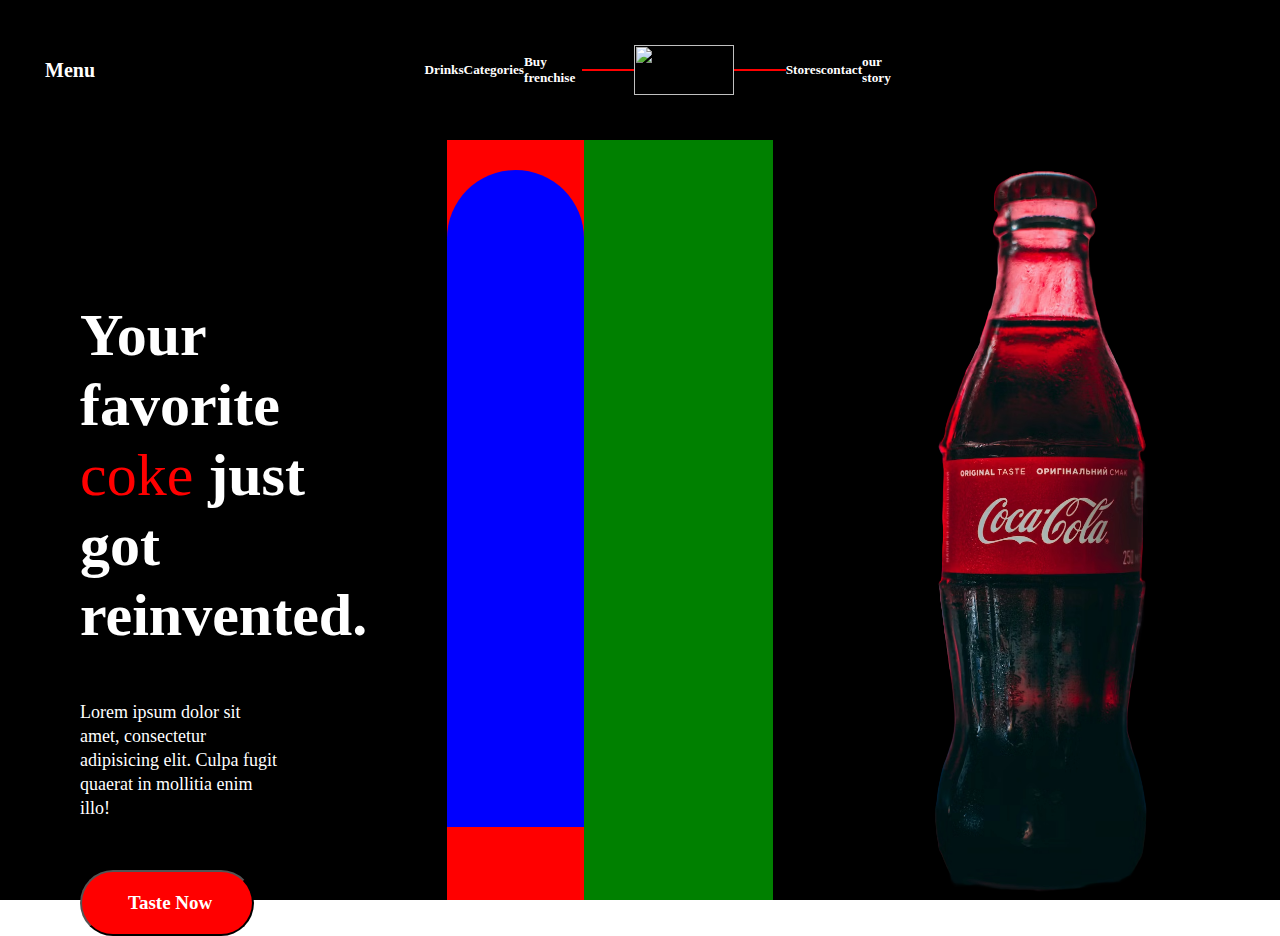
==== Landing-page/index.html @ 8d2b4ca6 "navbar done" ====
<!DOCTYPE html>
<html lang="en">
<head>
    <meta charset="UTF-8">
    <meta name="viewport" content="width=device-width, initial-scale=1.0">
    <link rel="stylesheet" href="./style.css">
    <link
    href="https://cdn.jsdelivr.net/npm/remixicon@4.1.0/fonts/remixicon.css"
    rel="stylesheet"/>
    <title>Landing Page</title>

</head>
<body>
    <div id="main">
        <div id="navbar">
            <h1><i class="ri-menu-line"></i>menu</h1>
            <div id="nav_part2">
                <h5>Drinks</h5>
                <h5>Categories</h5>
                <h5>Buy frenchise</h5>
                <div id="line"></div>
                <img src="https://upload.wikimedia.org/wikipedia/commons/thumb/c/ce/Coca-Cola_logo.svg/2560px-Coca-Cola_logo.svg.png" alt="">
                <div id="line"></div>
                <h5>Stores</h5>
                <h5>contact</h5>
                <h5>our story</h5>
            </div>
            <i class="ri-search-line"></i>



        </div>
        <div id="content">
            <div id="left">
                <h1>Your favorite <span>coke</span> just got reinvented.</h1>
                <p>Lorem ipsum dolor sit amet, consectetur adipisicing elit. Culpa fugit quaerat in mollitia enim illo!</p>
                <button><i class="ri-shopping-bag-3-line"></i>Taste Now</button>
            </div>
            <div id="center">
                <div id="center_bg"></div>
            </div>
            <div id="right"></div>
            <img src="./logo.png.png" alt="">

        </div>
    </div>
</body>
</html>
---- Landing-page/style.css ----
*{
    margin: 0;
    padding: 0;
    box-sizing: border-box;
    font-family: gilroy;
    color: #fff;
}
html,body{
    height: 100%;
    width: 100%;
}
#main{
    height: 100%;
    width: 100%;
    background-color: #000;
}
#navbar{
    height: 140px;
    width: 100%;
    /* background-color: red; */
    display: flex;
    align-items: center;
    justify-content: space-between;
    padding: 0 45px;
}
#nav_part2{
    display: flex;
    align-items: center;
    width: 40%;
    justify-content: space-between;
    /* background-color: blue;   */
}
#navbar >h1{
    font-size: 20px;
    text-transform: capitalize;
    display: flex;
    align-items: center;
}

#navbar >h5{
    font-size: 15px;
    text-transform: capitalize;
    font-weight: 600;

}
#navbar>i{
    font-family: 20px;
    margin-right: 5px;
}
#navbar img{
    height: 50px;
    width: 100px;
}
#line{
    width: 70px;
    height: 2px;
    background-color: red;
}
#content{
    display: flex;
    height: calc(100% - 140px);
    width: 100%;
    /* background-color: lightblue; */
    justify-content: space-between;
}
#left{
    width: 36%;
    height: 100%;
    /* background-color: red; */
    padding: 160px 80px;
}
#right{
    width: 36%;
    height: 100%;
    background-color: green;
}
#center{
    width: 26%;
    height: 100%;
    background-color: red;
    padding-top: 30px;
}
#left h1{
    font-size: 60px;
    line-height: 70px;
    font-weight: 700;
    margin-bottom: 50px;
}
#left h1 span{
    color: red;
    font-weight: 500;
}
#left p{
    margin-bottom: 50px;
    font-size: 18px;
    width: 70%;
    line-height: 24px;
}
#left button{
    background-color: red;
    padding: 20px 40px;
    border-radius: 50px;
    font-size: 19px;
    font-weight: 700;
    display: flex;
    text-align: center;
}
#left button i{
    margin-right: 6PX;
}
#center_bg{
    height: 90%;
    width: 100%;
    background-color: blue;
    border-top-left-radius: 1000px;
    border-top-right-radius: 1000px;
}
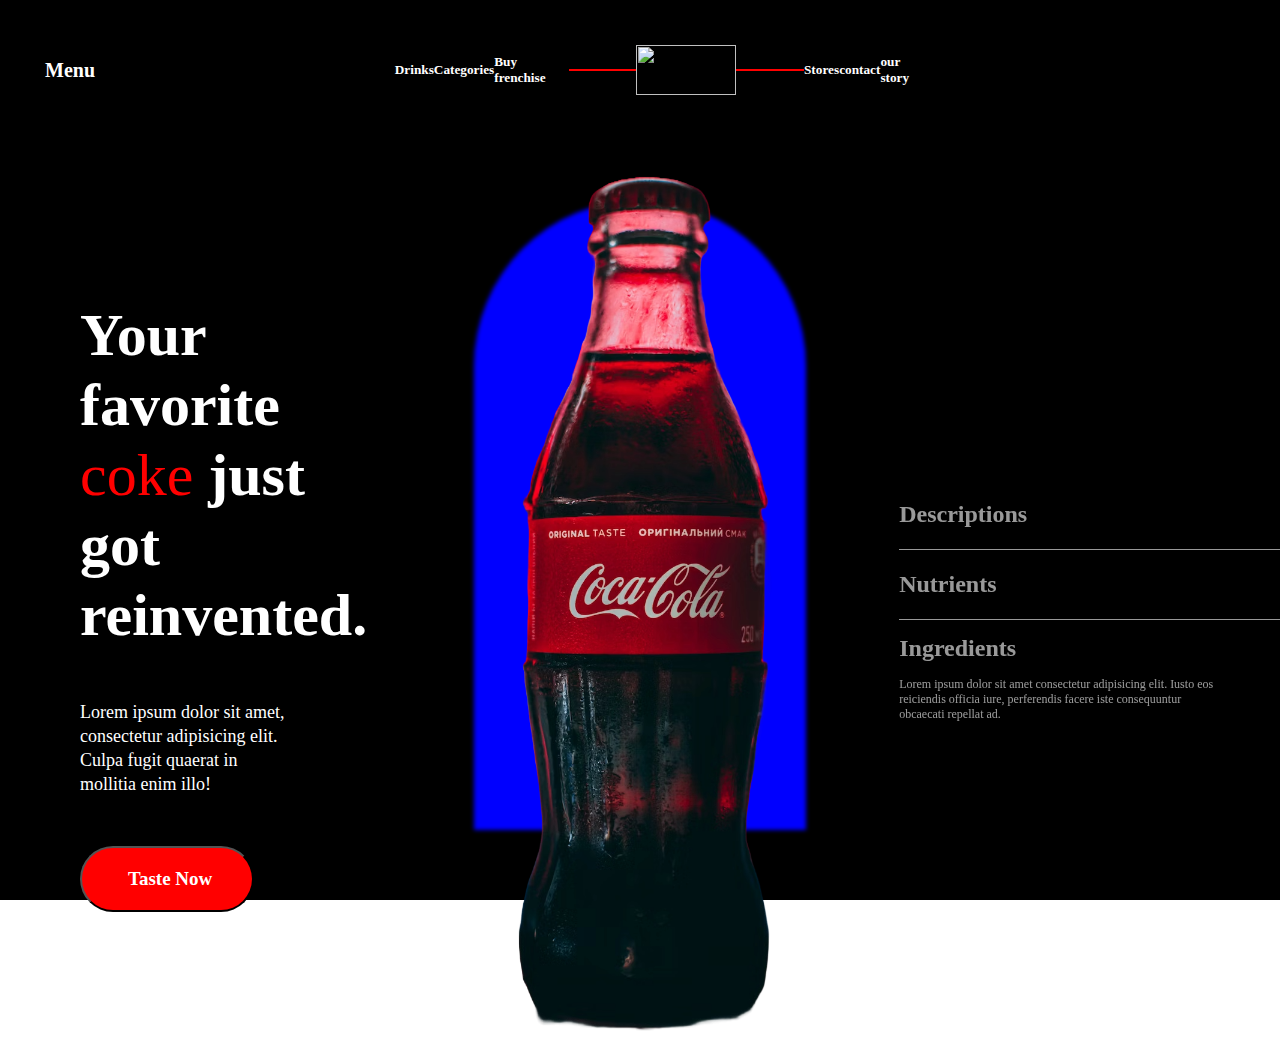
==== commit 13851db8: "almost done" ====
--- a/Landing-page/index.html
+++ b/Landing-page/index.html
@@ -26,9 +26,6 @@
                 <h5>our story</h5>
             </div>
             <i class="ri-search-line"></i>
-
-
-
         </div>
         <div id="content">
             <div id="left">
@@ -39,7 +36,23 @@
             <div id="center">
                 <div id="center_bg"></div>
             </div>
-            <div id="right"></div>
+            <div id="right">
+                <div id="right_elems">
+                    <div id="elem">
+                        <h1>Descriptions</h1>
+                        <i class="ri-add-line"></i>
+                    </div>
+                    <div id="elem1">
+                        <h1>Nutrients</h1>
+                        <i class="ri-add-line"></i>
+                    </div>
+                    <div id="elem2">
+                        <h1>Ingredients</h1>
+                        <p>Lorem ipsum dolor sit amet consectetur adipisicing elit. Iusto eos reiciendis officia iure, perferendis facere iste consequuntur obcaecati repellat ad.</p>
+                    </div>
+                </div>
+                
+            </div>
             <img src="./logo.png.png" alt="">
 
         </div>
--- a/Landing-page/style.css
+++ b/Landing-page/style.css
@@ -26,9 +26,10 @@
 #nav_part2{
     display: flex;
     align-items: center;
-    width: 40%;
+    width: 45%;
     justify-content: space-between;
     /* background-color: blue;   */
+    cursor: pointer;
 }
 #navbar >h1{
     font-size: 20px;
@@ -46,6 +47,7 @@
 #navbar>i{
     font-family: 20px;
     margin-right: 5px;
+    cursor: pointer;
 }
 #navbar img{
     height: 50px;
@@ -72,13 +74,15 @@
 #right{
     width: 36%;
     height: 100%;
-    background-color: green;
+    /* background-color: green; */
+    padding: 340px 80px;
+
 }
 #center{
     width: 26%;
     height: 100%;
-    background-color: red;
-    padding-top: 30px;
+    /* background-color: red; */
+    padding-top: 60px;
 }
 #left h1{
     font-size: 60px;
@@ -114,4 +118,58 @@
     background-color: blue;
     border-top-left-radius: 1000px;
     border-top-right-radius: 1000px;
+    background-image: url(https://encrypted-tbn0.gstatic.com/images?q=tbn:ANd9GcTmDI4HkeYgWbZfbWmRAUQ_32rornXpv16X2lKk_H87RQ&s);
+    background-size: 300%;
+    background-position: 30% 50%;
+    filter: blur(2px);
+}
+#content img{
+    height: 100%;
+    position: absolute;
+    left: 49%;
+    transform: translate(-50%,0);
+    z-index: 99;
+}
+#right_elems{
+    /* background-color: red; */
+    width: 400px;
+    margin-right: 600px;
+}
+#elem{
+    display: flex;
+    align-items: center;
+    justify-content: space-between;
+    height: 70px;
+    /* background-color: blue; */
+    border-bottom: 1px solid #fff;
+    opacity: 0.6;
+
+}
+#elem1{
+    display: flex;
+    align-items: center;
+    justify-content: space-between;
+    height: 70px;
+    /* background-color: blue; */
+    border-bottom: 1px solid #fff;
+    opacity: 0.6;
+}
+#right_elems h1{
+    font-size: 24px;
+    font-weight: 600;
+}
+#right_elems i{
+    font-size: 24px;
+}
+#elem2 h1{
+    font-size: 24px;
+    font-weight: 600;
+    margin-bottom: 15px;
+    padding-top: 15px;
+    opacity: 0.6;
+}
+#elem2 p{
+    font-size: 12px;
+    width: 80%;
+    opacity: 0.6;
 }